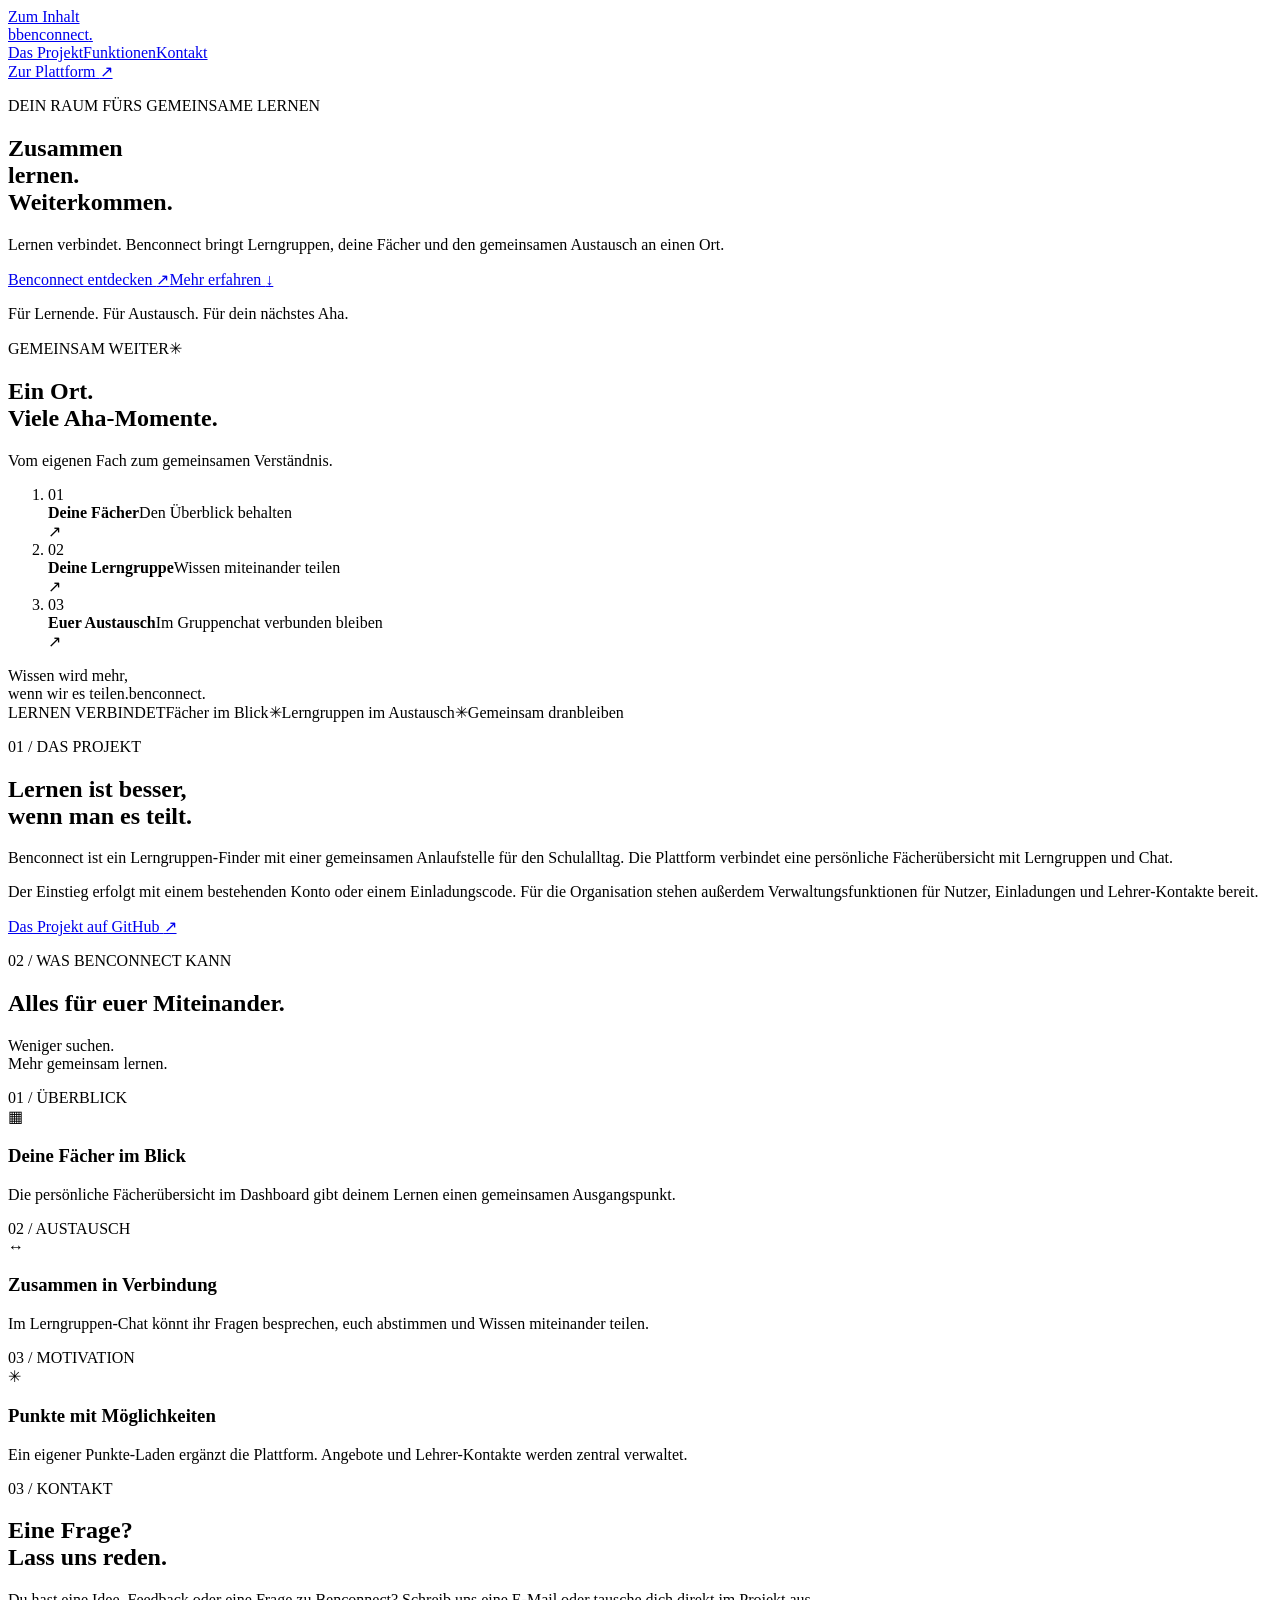
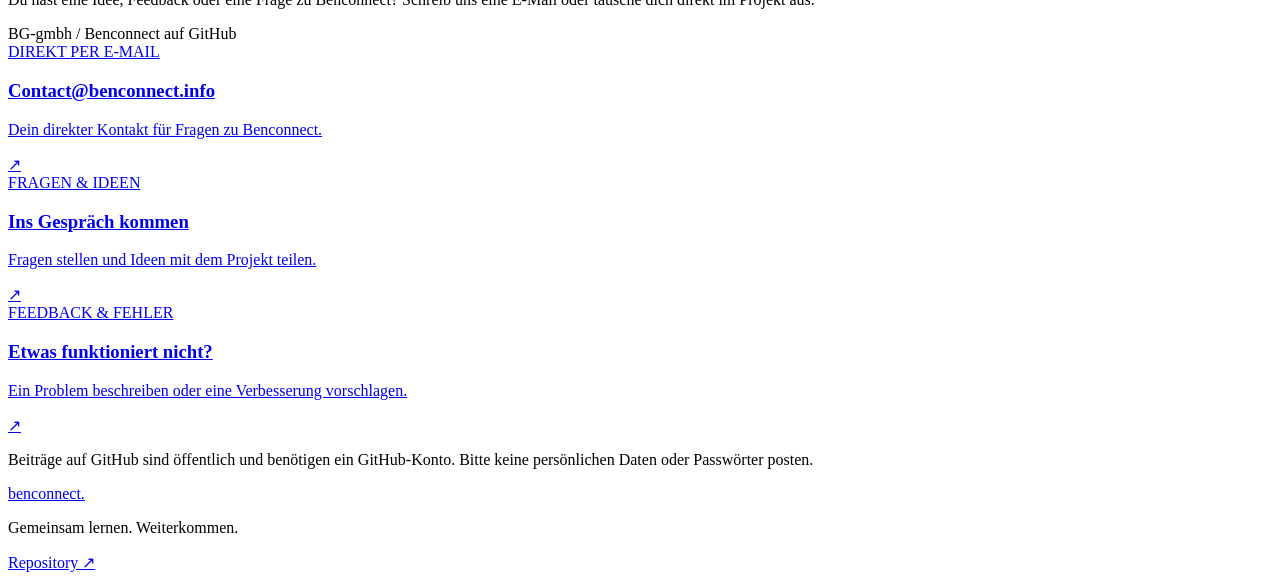
==== index.html @ 286664ad "Add Benconnect information and contact page" ====
<!doctype html>
<html lang="de">
<head>
<meta charset="utf-8"><meta name="viewport" content="width=device-width, initial-scale=1">
<title>benconnect — Gemeinsam lernen. Weiterkommen.</title>
<meta name="description" content="Lerne benconnect kennen: die Plattform für Lerngruppen, Fächer und gemeinsamen Austausch. Projektinfos und Kontakt zum Projekt auf einen Blick.">
<link rel="icon" type="image/svg+xml" href="data:image/svg+xml,%3Csvg xmlns='http://www.w3.org/2000/svg' viewBox='0 0 40 40'%3E%3Crect width='40' height='40' rx='12' fill='%235b36e8'/%3E%3Ctext x='10' y='29' font-family='Arial' font-weight='bold' font-size='30' fill='white'%3Eb%3C/text%3E%3C/svg%3E">
<link rel="stylesheet" href="style.css">
</head>
<body>
<a class="skip" href="#inhalt">Zum Inhalt</a>
<header class="header wrap"><a class="brand" href="#" aria-label="benconnect Startseite"><span class="mark">b</span>benconnect<span class="brand-dot">.</span></a><nav aria-label="Hauptnavigation"><a href="#projekt">Das Projekt</a><a href="#funktionen">Funktionen</a><a href="#kontakt">Kontakt</a></nav><a class="button small outline" href="https://benconnect.cyou/">Zur Plattform <span aria-hidden="true">↗</span></a></header>
<main id="inhalt">
<section class="hero wrap" aria-labelledby="hero-title"><div class="hero-copy"><p class="eyebrow"><span class="line"></span> DEIN RAUM FÜRS GEMEINSAME LERNEN</p><h1 id="hero-title">Zusammen<br>lernen.<br><span>Weiterkommen.</span></h1><p class="lead">Lernen verbindet. Benconnect bringt Lerngruppen, deine Fächer und den gemeinsamen Austausch an einen Ort.</p><div class="actions"><a class="button primary" href="https://benconnect.cyou/">Benconnect entdecken <span aria-hidden="true">↗</span></a><a class="text-link" href="#projekt">Mehr erfahren <span aria-hidden="true">↓</span></a></div><p class="hero-note">Für Lernende. Für Austausch. Für dein nächstes Aha.</p></div><aside class="learning-panel" aria-label="So verbindet benconnect das Lernen"><div class="panel-top"><span>GEMEINSAM WEITER</span><span class="panel-symbol" aria-hidden="true">✳</span></div><h2>Ein Ort.<br>Viele Aha-Momente.</h2><p>Vom eigenen Fach zum gemeinsamen Verständnis.</p><ol class="path"><li><span class="step">01</span><div><strong>Deine Fächer</strong><span>Den Überblick behalten</span></div><span aria-hidden="true">↗</span></li><li><span class="step">02</span><div><strong>Deine Lerngruppe</strong><span>Wissen miteinander teilen</span></div><span aria-hidden="true">↗</span></li><li><span class="step">03</span><div><strong>Euer Austausch</strong><span>Im Gruppenchat verbunden bleiben</span></div><span aria-hidden="true">↗</span></li></ol><div class="panel-bottom"><span>Wissen wird mehr,<br>wenn wir es teilen.</span><span class="wordmark">benconnect.</span></div></aside></section>
<div class="strip"><div class="wrap strip-inner"><span>LERNEN VERBINDET</span><span>Fächer im Blick</span><span class="asterisk" aria-hidden="true">✳</span><span>Lerngruppen im Austausch</span><span class="asterisk" aria-hidden="true">✳</span><span>Gemeinsam dranbleiben</span></div></div>
<section class="wrap about section" id="projekt"><div><p class="eyebrow">01 / DAS PROJEKT</p><h2>Lernen ist besser,<br>wenn man es teilt.</h2></div><div class="about-copy"><p>Benconnect ist ein Lerngruppen-Finder mit einer gemeinsamen Anlaufstelle für den Schulalltag. Die Plattform verbindet eine persönliche Fächerübersicht mit Lerngruppen und Chat.</p><p>Der Einstieg erfolgt mit einem bestehenden Konto oder einem Einladungscode. Für die Organisation stehen außerdem Verwaltungsfunktionen für Nutzer, Einladungen und Lehrer-Kontakte bereit.</p><a class="text-link" href="https://github.com/BG-gmbh/benconnect">Das Projekt auf GitHub <span aria-hidden="true">↗</span></a></div></section>
<section class="features section" id="funktionen"><div class="wrap"><div class="section-head"><div><p class="eyebrow">02 / WAS BENCONNECT KANN</p><h2>Alles für euer Miteinander.</h2></div><p>Weniger suchen.<br>Mehr gemeinsam lernen.</p></div><div class="cards"><article><span class="feature-number">01 / ÜBERBLICK</span><div class="icon" aria-hidden="true">▦</div><h3>Deine Fächer im Blick</h3><p>Die persönliche Fächerübersicht im Dashboard gibt deinem Lernen einen gemeinsamen Ausgangspunkt.</p></article><article><span class="feature-number">02 / AUSTAUSCH</span><div class="icon" aria-hidden="true">↔</div><h3>Zusammen in Verbindung</h3><p>Im Lerngruppen-Chat könnt ihr Fragen besprechen, euch abstimmen und Wissen miteinander teilen.</p></article><article><span class="feature-number">03 / MOTIVATION</span><div class="icon" aria-hidden="true">✳</div><h3>Punkte mit Möglichkeiten</h3><p>Ein eigener Punkte-Laden ergänzt die Plattform. Angebote und Lehrer-Kontakte werden zentral verwaltet.</p></article></div></div></section>
<section class="wrap section contact" id="kontakt"><div><p class="eyebrow">03 / KONTAKT</p><h2>Eine Frage?<br><span>Lass uns reden.</span></h2><p>Du hast eine Idee, Feedback oder eine Frage zu Benconnect? Schreib uns eine E-Mail oder tausche dich direkt im Projekt aus.</p><span class="contact-label">BG-gmbh / Benconnect auf GitHub</span></div><div class="contact-links"><a href="mailto:Contact@benconnect.info"><div><span class="contact-kicker">DIREKT PER E-MAIL</span><h3>Contact@benconnect.info</h3><p>Dein direkter Kontakt für Fragen zu Benconnect.</p></div><span class="arrow" aria-hidden="true">↗</span></a><a href="https://github.com/BG-gmbh/benconnect/discussions"><div><span class="contact-kicker">FRAGEN & IDEEN</span><h3>Ins Gespräch kommen</h3><p>Fragen stellen und Ideen mit dem Projekt teilen.</p></div><span class="arrow" aria-hidden="true">↗</span></a><a href="https://github.com/BG-gmbh/benconnect/issues/new"><div><span class="contact-kicker">FEEDBACK & FEHLER</span><h3>Etwas funktioniert nicht?</h3><p>Ein Problem beschreiben oder eine Verbesserung vorschlagen.</p></div><span class="arrow" aria-hidden="true">↗</span></a><p class="contact-note">Beiträge auf GitHub sind öffentlich und benötigen ein GitHub-Konto. Bitte keine persönlichen Daten oder Passwörter posten.</p></div></section>
</main><footer class="wrap footer"><a class="brand" href="#">benconnect<span class="brand-dot">.</span></a><p>Gemeinsam lernen. Weiterkommen.</p><a href="https://github.com/BG-gmbh/benconnect">Repository <span aria-hidden="true">↗</span></a></footer>
</body></html>
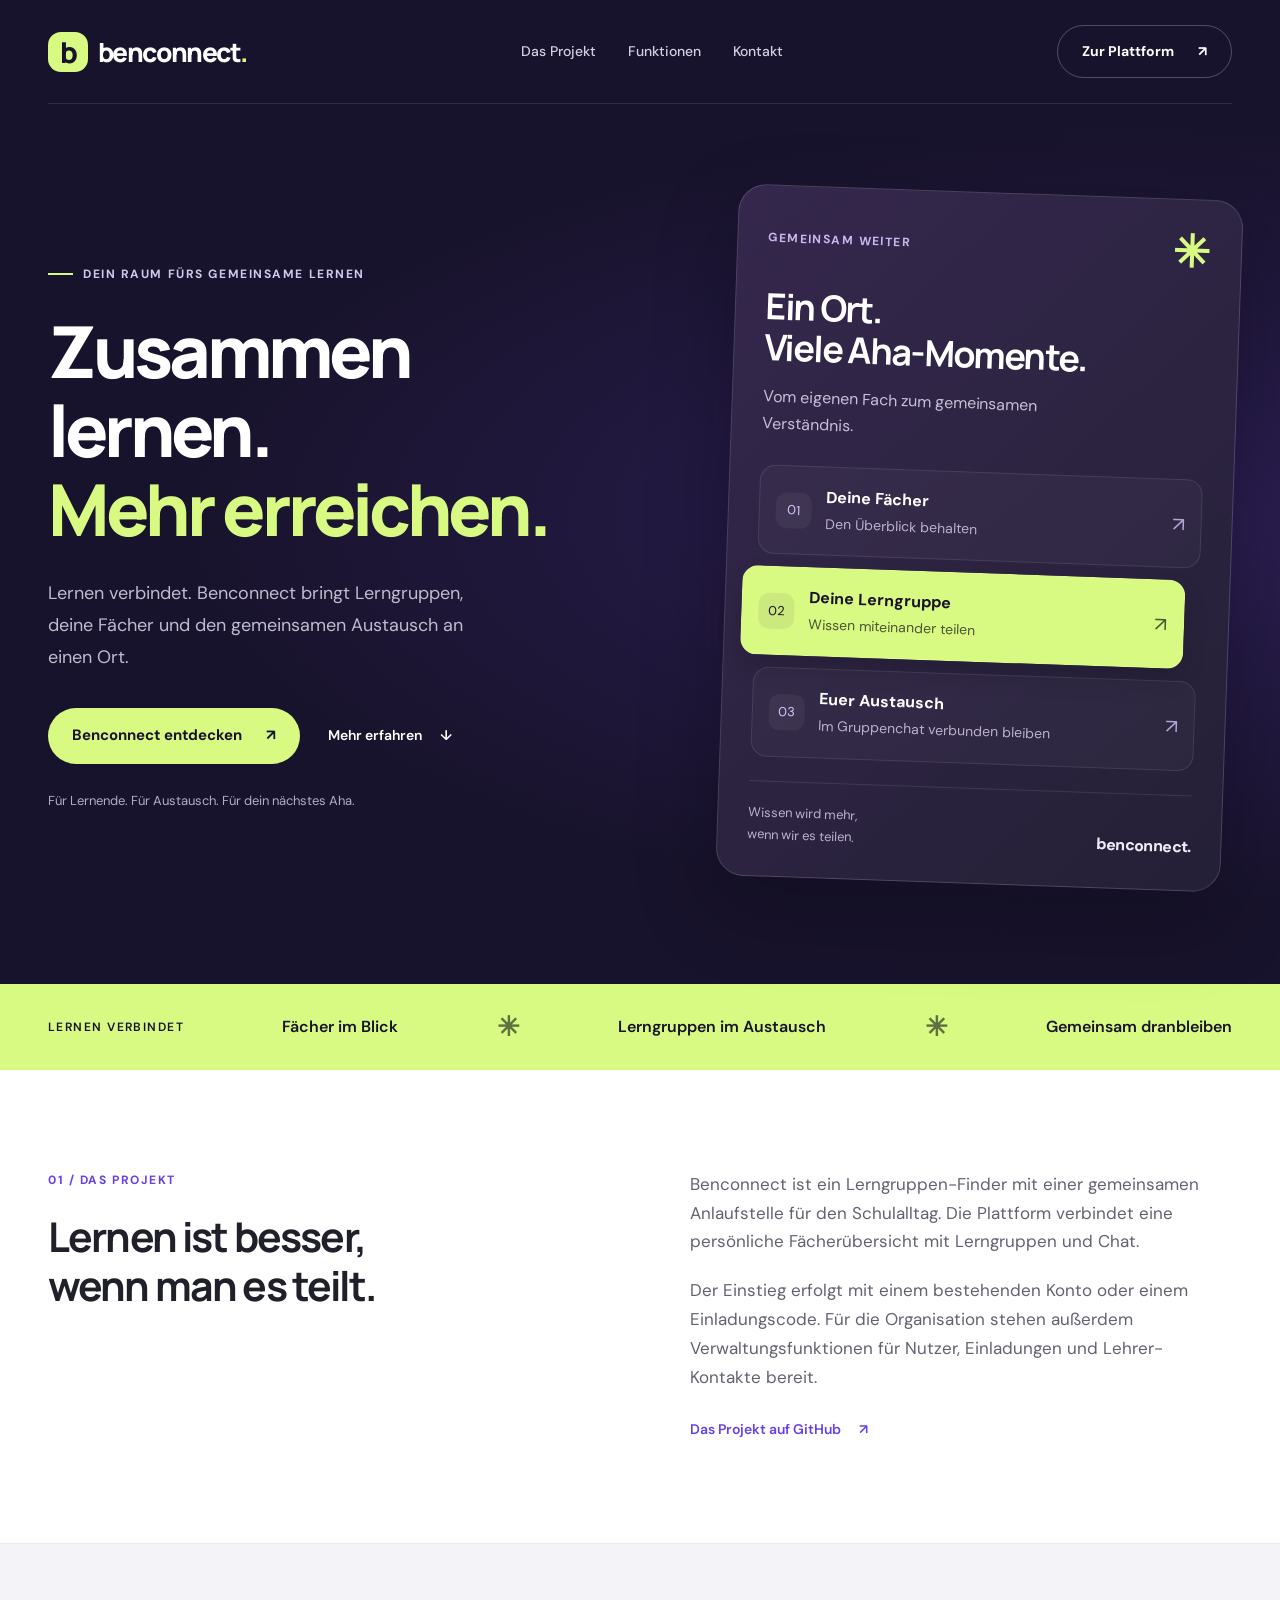
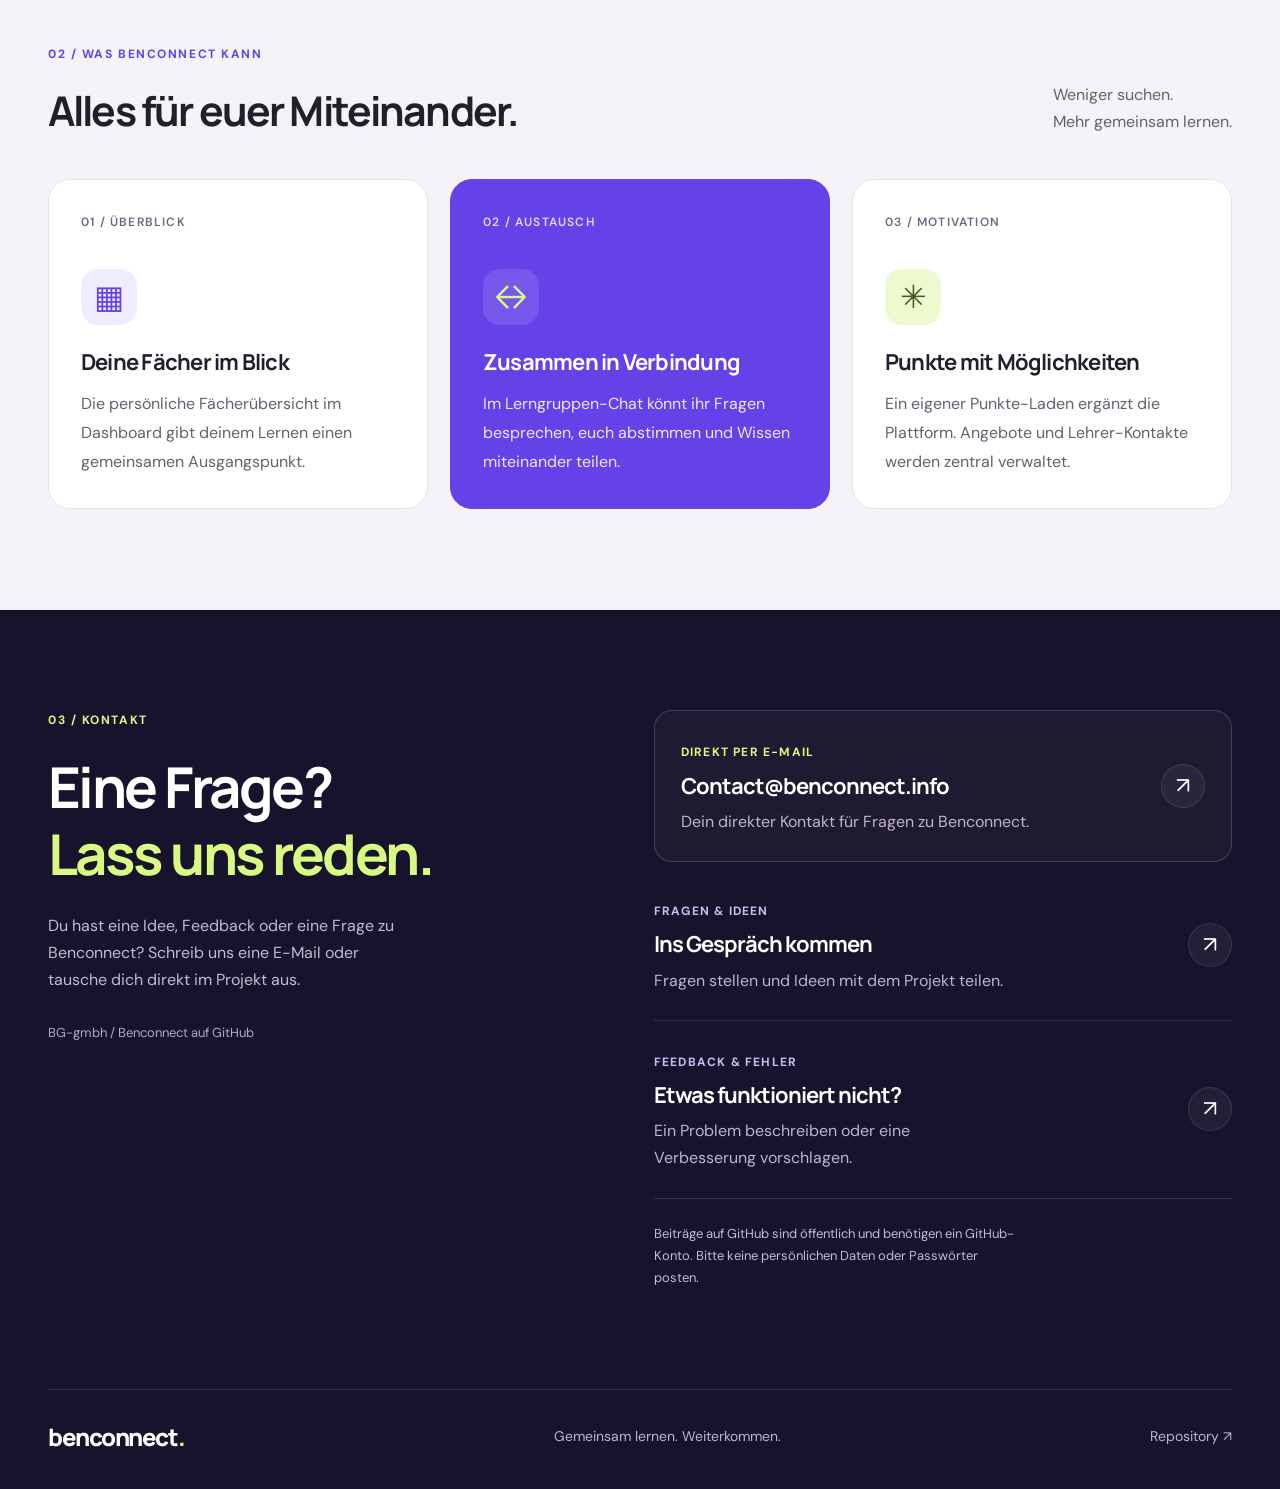
==== commit 789cdf30: "Refresh hero headline and stylesheet version" ====
--- a/index.html
+++ b/index.html
@@ -5,13 +5,13 @@
 <title>benconnect — Gemeinsam lernen. Weiterkommen.</title>
 <meta name="description" content="Lerne benconnect kennen: die Plattform für Lerngruppen, Fächer und gemeinsamen Austausch. Projektinfos und Kontakt zum Projekt auf einen Blick.">
 <link rel="icon" type="image/svg+xml" href="data:image/svg+xml,%3Csvg xmlns='http://www.w3.org/2000/svg' viewBox='0 0 40 40'%3E%3Crect width='40' height='40' rx='12' fill='%235b36e8'/%3E%3Ctext x='10' y='29' font-family='Arial' font-weight='bold' font-size='30' fill='white'%3Eb%3C/text%3E%3C/svg%3E">
-<link rel="stylesheet" href="style.css">
+<link rel="stylesheet" href="style.css?v=2">
 </head>
 <body>
 <a class="skip" href="#inhalt">Zum Inhalt</a>
 <header class="header wrap"><a class="brand" href="#" aria-label="benconnect Startseite"><span class="mark">b</span>benconnect<span class="brand-dot">.</span></a><nav aria-label="Hauptnavigation"><a href="#projekt">Das Projekt</a><a href="#funktionen">Funktionen</a><a href="#kontakt">Kontakt</a></nav><a class="button small outline" href="https://benconnect.cyou/">Zur Plattform <span aria-hidden="true">↗</span></a></header>
 <main id="inhalt">
-<section class="hero wrap" aria-labelledby="hero-title"><div class="hero-copy"><p class="eyebrow"><span class="line"></span> DEIN RAUM FÜRS GEMEINSAME LERNEN</p><h1 id="hero-title">Zusammen<br>lernen.<br><span>Weiterkommen.</span></h1><p class="lead">Lernen verbindet. Benconnect bringt Lerngruppen, deine Fächer und den gemeinsamen Austausch an einen Ort.</p><div class="actions"><a class="button primary" href="https://benconnect.cyou/">Benconnect entdecken <span aria-hidden="true">↗</span></a><a class="text-link" href="#projekt">Mehr erfahren <span aria-hidden="true">↓</span></a></div><p class="hero-note">Für Lernende. Für Austausch. Für dein nächstes Aha.</p></div><aside class="learning-panel" aria-label="So verbindet benconnect das Lernen"><div class="panel-top"><span>GEMEINSAM WEITER</span><span class="panel-symbol" aria-hidden="true">✳</span></div><h2>Ein Ort.<br>Viele Aha-Momente.</h2><p>Vom eigenen Fach zum gemeinsamen Verständnis.</p><ol class="path"><li><span class="step">01</span><div><strong>Deine Fächer</strong><span>Den Überblick behalten</span></div><span aria-hidden="true">↗</span></li><li><span class="step">02</span><div><strong>Deine Lerngruppe</strong><span>Wissen miteinander teilen</span></div><span aria-hidden="true">↗</span></li><li><span class="step">03</span><div><strong>Euer Austausch</strong><span>Im Gruppenchat verbunden bleiben</span></div><span aria-hidden="true">↗</span></li></ol><div class="panel-bottom"><span>Wissen wird mehr,<br>wenn wir es teilen.</span><span class="wordmark">benconnect.</span></div></aside></section>
+<section class="hero wrap" aria-labelledby="hero-title"><div class="hero-copy"><p class="eyebrow"><span class="line"></span> DEIN RAUM FÜRS GEMEINSAME LERNEN</p><h1 id="hero-title">Zusammen<br>lernen.<br><span>Mehr erreichen.</span></h1><p class="lead">Lernen verbindet. Benconnect bringt Lerngruppen, deine Fächer und den gemeinsamen Austausch an einen Ort.</p><div class="actions"><a class="button primary" href="https://benconnect.cyou/">Benconnect entdecken <span aria-hidden="true">↗</span></a><a class="text-link" href="#projekt">Mehr erfahren <span aria-hidden="true">↓</span></a></div><p class="hero-note">Für Lernende. Für Austausch. Für dein nächstes Aha.</p></div><aside class="learning-panel" aria-label="So verbindet benconnect das Lernen"><div class="panel-top"><span>GEMEINSAM WEITER</span><span class="panel-symbol" aria-hidden="true">✳</span></div><h2>Ein Ort.<br>Viele Aha-Momente.</h2><p>Vom eigenen Fach zum gemeinsamen Verständnis.</p><ol class="path"><li><span class="step">01</span><div><strong>Deine Fächer</strong><span>Den Überblick behalten</span></div><span aria-hidden="true">↗</span></li><li><span class="step">02</span><div><strong>Deine Lerngruppe</strong><span>Wissen miteinander teilen</span></div><span aria-hidden="true">↗</span></li><li><span class="step">03</span><div><strong>Euer Austausch</strong><span>Im Gruppenchat verbunden bleiben</span></div><span aria-hidden="true">↗</span></li></ol><div class="panel-bottom"><span>Wissen wird mehr,<br>wenn wir es teilen.</span><span class="wordmark">benconnect.</span></div></aside></section>
 <div class="strip"><div class="wrap strip-inner"><span>LERNEN VERBINDET</span><span>Fächer im Blick</span><span class="asterisk" aria-hidden="true">✳</span><span>Lerngruppen im Austausch</span><span class="asterisk" aria-hidden="true">✳</span><span>Gemeinsam dranbleiben</span></div></div>
 <section class="wrap about section" id="projekt"><div><p class="eyebrow">01 / DAS PROJEKT</p><h2>Lernen ist besser,<br>wenn man es teilt.</h2></div><div class="about-copy"><p>Benconnect ist ein Lerngruppen-Finder mit einer gemeinsamen Anlaufstelle für den Schulalltag. Die Plattform verbindet eine persönliche Fächerübersicht mit Lerngruppen und Chat.</p><p>Der Einstieg erfolgt mit einem bestehenden Konto oder einem Einladungscode. Für die Organisation stehen außerdem Verwaltungsfunktionen für Nutzer, Einladungen und Lehrer-Kontakte bereit.</p><a class="text-link" href="https://github.com/BG-gmbh/benconnect">Das Projekt auf GitHub <span aria-hidden="true">↗</span></a></div></section>
 <section class="features section" id="funktionen"><div class="wrap"><div class="section-head"><div><p class="eyebrow">02 / WAS BENCONNECT KANN</p><h2>Alles für euer Miteinander.</h2></div><p>Weniger suchen.<br>Mehr gemeinsam lernen.</p></div><div class="cards"><article><span class="feature-number">01 / ÜBERBLICK</span><div class="icon" aria-hidden="true">▦</div><h3>Deine Fächer im Blick</h3><p>Die persönliche Fächerübersicht im Dashboard gibt deinem Lernen einen gemeinsamen Ausgangspunkt.</p></article><article><span class="feature-number">02 / AUSTAUSCH</span><div class="icon" aria-hidden="true">↔</div><h3>Zusammen in Verbindung</h3><p>Im Lerngruppen-Chat könnt ihr Fragen besprechen, euch abstimmen und Wissen miteinander teilen.</p></article><article><span class="feature-number">03 / MOTIVATION</span><div class="icon" aria-hidden="true">✳</div><h3>Punkte mit Möglichkeiten</h3><p>Ein eigener Punkte-Laden ergänzt die Plattform. Angebote und Lehrer-Kontakte werden zentral verwaltet.</p></article></div></div></section>
--- a/style.css
+++ b/style.css
@@ -0,0 +1,9 @@
+@import url('https://fonts.googleapis.com/css2?family=DM+Sans:wght@400;500;600;700&family=Manrope:wght@400;500;600;700;800&display=swap');
+
+:root{--ink:#20202b;--muted:#626270;--purple:#6542e8;--lime:#d9fa82;--line:#e4e4ee;--night:#18132c}
+*{box-sizing:border-box}html{scroll-behavior:smooth;scroll-padding-top:2rem}body{margin:0;color:var(--ink);background:var(--night);font:1rem/1.7 'DM Sans',sans-serif}a{color:inherit;text-decoration:none}a:focus-visible{outline:3px solid #ba76ff;outline-offset:6px}h1,h2,h3,p{margin:0}h1,h2,h3{font-family:Manrope,sans-serif;line-height:1.15;letter-spacing:-.045em}::selection{background:var(--lime);color:var(--night)}.wrap{width:min(1240px,calc(100% - 6rem));margin-inline:auto}.header{display:flex;align-items:center;justify-content:space-between;gap:1.5rem;min-height:104px;color:#fff;border-bottom:1px solid #ffffff1c}.brand{display:inline-flex;align-items:center;font:800 1.65rem Manrope,sans-serif;letter-spacing:-.06em}.brand-dot{color:var(--lime)}.mark{display:grid;place-items:center;background:var(--lime);color:var(--night);font-size:1.8rem;width:40px;height:40px;border-radius:13px;margin-right:10px}nav{display:flex;gap:2rem;font-size:.875rem;font-weight:500;color:#d4d0e2}nav a{padding:10px 0}nav a:hover{color:var(--lime)}.button{display:inline-flex;align-items:center;justify-content:center;gap:1.5rem;min-height:56px;padding:14px 24px;border-radius:100px;font-weight:700;font-size:.9375rem;transition:transform .2s,background .2s,box-shadow .2s}.button:hover{transform:translateY(-3px);box-shadow:0 10px 30px #0002}.small{min-height:44px;font-size:.875rem}.outline{border:1px solid #ffffff40}.outline:hover{background:#ffffff10}.primary{background:var(--lime);color:var(--night)}.primary:hover{background:#e8ffa9}.hero{padding-block:88px 100px;display:grid;grid-template-columns:1.2fr 1fr;gap:72px;align-items:center;color:#fff;position:relative}.hero:before{content:'';position:absolute;inset:0 -3rem;z-index:-1;background:radial-gradient(ellipse at 88% 47%,#6441c542,transparent 60%);pointer-events:none}.eyebrow{font-size:.75rem;letter-spacing:.13em;font-weight:700;display:flex;align-items:center;gap:10px}.hero .eyebrow{color:#d2c7ed}.line{height:2px;width:25px;background:var(--lime);flex-shrink:0}h1{font-size:clamp(3.2rem,5.6vw,5rem);font-weight:800;line-height:1.1;margin:28px 0;letter-spacing:-.06em}h1>span{color:var(--lime)}.lead{font-size:1.125rem;line-height:1.8;max-width:455px;color:#c1bbcf}.actions{display:flex;align-items:center;gap:28px;margin-top:34px;flex-wrap:wrap}.text-link{font-weight:600;font-size:.875rem;display:inline-flex;align-items:center;gap:18px}.text-link:hover{text-decoration:underline;text-underline-offset:6px}.hero-note{font-size:.8125rem;margin-top:26px;color:#b3acc6}.learning-panel{background:linear-gradient(135deg,#35274d,#242036);border:1px solid #ffffff26;border-radius:28px;padding:30px;box-shadow:0 30px 80px #08051055;transform:rotate(2deg)}.panel-top{display:flex;align-items:center;justify-content:space-between;gap:20px;font-size:.75rem;font-weight:700;letter-spacing:.12em;color:#c9b8ed}.panel-symbol{font-size:2.8rem;line-height:1;color:var(--lime)}.learning-panel h2{font-size:2.25rem;margin:25px 0 14px;letter-spacing:-.045em}.learning-panel>p{color:#c8c0d8;font-size:1rem;max-width:300px}.path{list-style:none;margin:28px 0 24px;padding:0;display:grid;gap:12px}.path li{display:flex;align-items:center;gap:14px;background:#ffffff08;border:1px solid #ffffff19;border-radius:16px;padding:18px 16px}.path li:nth-child(2){background:var(--lime);color:var(--night);transform:translateX(-14px);box-shadow:0 12px 25px #0002}.step{font-size:.8125rem;color:#d5c5ff;background:#ffffff0d;display:grid;place-items:center;min-width:36px;height:36px;border-radius:11px}.path li:nth-child(2) .step{background:#18132c12;color:var(--night)}.path li>div{flex:1;min-width:0}.path strong{display:block;font-size:1rem;line-height:1.5}.path div span{font-size:.875rem;color:#bbb2cc}.path li:nth-child(2) div span{color:#4a5437}.path li>span:last-child{color:#b6a6d5;font-size:1.25rem}.path li:nth-child(2)>span:last-child{color:#4a5437}.panel-bottom{display:flex;justify-content:space-between;align-items:end;gap:16px;border-top:1px solid #ffffff1a;padding-top:20px;font-size:.8125rem;color:#bcb2cf}.wordmark{font-weight:800;font-size:1rem;letter-spacing:-.04em;color:#eee9f7}.strip{background:var(--lime);color:var(--night)}.strip-inner{min-height:86px;display:flex;align-items:center;justify-content:space-between;gap:20px;font-size:1rem;font-weight:600}.strip-inner>span:first-child{font-size:.75rem;letter-spacing:.12em}.asterisk{color:#5f7140;font-size:1.7rem}.section{padding-block:100px}.section h2{font-size:clamp(2rem,3.2vw,2.8rem);line-height:1.2}.section .eyebrow{color:var(--purple);margin-bottom:22px}.about{display:grid;grid-template-columns:1fr 1fr;gap:100px;position:relative;background:#fff}.about:before{content:'';position:absolute;inset:0 calc((min(1240px,100vw - 6rem) - 100vw)/2);background:#fff;z-index:-1}.about-copy{color:var(--muted);font-size:1.0625rem}.about-copy p+p{margin-top:20px}.about-copy .text-link{color:var(--purple);margin-top:26px}.features{background:#f3f3f8;border-top:1px solid #e9e9f0;border-bottom:1px solid #e9e9f0}.section-head{display:flex;justify-content:space-between;align-items:end;gap:30px;margin-bottom:44px}.section-head>p{color:var(--muted);font-size:1rem}.cards{display:grid;grid-template-columns:repeat(3,minmax(0,1fr));gap:22px}.cards article{background:#fff;border:1px solid var(--line);border-radius:22px;padding:32px;display:flex;flex-direction:column;align-items:start;transition:transform .25s,box-shadow .25s}.cards article:hover{transform:translateY(-6px);box-shadow:0 20px 40px #25203e0c}.cards article:nth-child(2){background:#6542e8;color:#fff;border-color:#6542e8}.feature-number{font-size:.75rem;letter-spacing:.1em;color:#6d687e;font-weight:600}.cards article:nth-child(2) .feature-number{color:#e0d8ff}.icon{width:56px;height:56px;background:#f0ecff;color:var(--purple);display:grid;place-items:center;border-radius:17px;font-size:2rem;line-height:1;margin:36px 0 25px}.cards article:nth-child(2) .icon{background:#ffffff1c;color:var(--lime)}.cards article:nth-child(3) .icon{background:#edfacf;color:#465b20}.cards h3{font-size:1.375rem;letter-spacing:-.035em;margin-bottom:15px}.cards p{font-size:1rem;color:var(--muted);line-height:1.8}.cards article:nth-child(2) p{color:#eee8ff}.contact{display:grid;grid-template-columns:1fr 1.1fr;gap:80px;color:#fff}.contact .eyebrow{color:var(--lime)}.contact h2{font-size:clamp(2.6rem,4.4vw,3.8rem)}.contact h2 span{color:var(--lime)}.contact>div>p:not(.eyebrow){max-width:370px;margin-top:24px;color:#c1bbcf}.contact-label{display:block;font-size:.8125rem;color:#b0a7c2;margin-top:28px}.contact-links>a{display:flex;justify-content:space-between;align-items:center;gap:20px;padding:26px 0;border-bottom:1px solid #ffffff20}.contact-links>a:first-child{padding:26px;border:1px solid #ffffff2b;background:#ffffff08;border-radius:18px;margin-bottom:8px}.contact-links>a>div{min-width:0}.contact-kicker{font-size:.75rem;letter-spacing:.1em;color:#cdbdf3;font-weight:700}.contact-links>a:first-child .contact-kicker{color:var(--lime)}.contact-links h3{font-size:1.375rem;margin:9px 0;overflow-wrap:anywhere}.contact-links a p{font-size:1rem;color:#bdb4cd;max-width:350px}.arrow{display:grid;place-items:center;background:#ffffff0d;border:1px solid #ffffff1a;border-radius:50%;height:44px;min-width:44px;font-size:1.4rem;color:#fff;transition:background .2s,color .2s,transform .2s}.contact-links a:hover .arrow{background:var(--lime);color:var(--night);transform:rotate(45deg)}.contact-links .contact-note{font-size:.8125rem;line-height:1.7;max-width:100%;color:#b0a7c2}.footer{border-top:1px solid #ffffff20;padding-block:30px 36px;display:flex;align-items:center;justify-content:space-between;gap:20px;color:#fff}.footer .brand{font-size:1.5rem}.footer p,.footer>a:last-child{font-size:.875rem;color:#bdb4cd}.skip{position:fixed;top:-100px;background:#fff;color:var(--ink);padding:12px;z-index:10}.skip:focus{top:10px}
+@media(min-width:761px){.hero-copy{animation:arrive .7s ease-out both}.learning-panel{animation:panel-in .8s ease-out both}@keyframes arrive{from{opacity:0;translate:0 16px}to{opacity:1;translate:0 0}}@keyframes panel-in{from{opacity:0;translate:0 24px}to{opacity:1;translate:0 0}}}
+@media(max-width:1100px){.wrap{width:calc(100% - 4rem)}.hero{gap:35px;grid-template-columns:1.15fr 1fr}h1{font-size:clamp(2.8rem,5.5vw,4.2rem)}.learning-panel{padding:24px}.learning-panel h2{font-size:1.9rem}.about,.contact{gap:44px}.about:before{inset:0 -2rem}.cards article{padding:24px}.strip-inner{font-size:.875rem;gap:14px}.strip-inner>span:first-child{display:none}nav{gap:22px}.hero .eyebrow{max-width:330px}}
+@media(max-width:800px){.wrap{width:calc(100% - 2.5rem)}.header{min-height:88px;flex-wrap:wrap;gap:14px;padding:20px 0}.header nav{order:3;width:100%;justify-content:center;gap:34px}.brand{font-size:1.4rem}.mark{width:34px;height:34px;font-size:1.6rem}.header>.button{padding:9px 14px;gap:12px;font-size:.875rem}.hero{grid-template-columns:1fr;padding-block:50px 60px;gap:46px}.hero:before{inset:0}.hero .eyebrow{max-width:none;font-size:.75rem}h1{font-size:clamp(2.5rem,9.4vw,4.5rem);max-width:650px}.lead{font-size:1.0625rem;max-width:520px}.learning-panel{transform:none;max-width:530px;width:100%;margin:auto;padding:26px}.path li:nth-child(2){transform:none}.learning-panel h2{font-size:2.1rem}.strip-inner{flex-wrap:wrap;justify-content:center;padding:20px 0;gap:8px 20px}.strip-inner .asterisk{display:none}.section{padding-block:64px}.about,.contact{grid-template-columns:1fr;gap:32px}.about:before{inset:0 -1.25rem}.section-head{display:block;margin-bottom:30px}.section-head>p{margin-top:20px}.section-head>p br{display:none}.cards{grid-template-columns:1fr}.cards article{padding:28px}.icon{margin:24px 0 20px}.contact h2{font-size:2.8rem}.contact-links>a:first-child{padding:22px}.contact-links h3{font-size:1.25rem}.footer{flex-wrap:wrap}.footer p{order:3;width:100%}.actions{gap:22px}.hero-note{max-width:300px}.panel-bottom{align-items:center}.section h2{font-size:2.1rem}}
+@media(max-width:380px){.header .brand{font-size:1.15rem}.header>.button{font-size:.8125rem;padding:8px 10px}.mark{margin-right:7px}.learning-panel{padding:20px}.path li{padding:14px 12px;gap:10px}.contact-links>a:first-child{padding:18px}.contact-links>a{gap:12px}.contact-links h3{font-size:1.125rem}.actions .primary{width:100%}}
+@media(prefers-reduced-motion:reduce){html{scroll-behavior:auto}*,*:before,*:after{animation:none!important;transition:none!important}}
